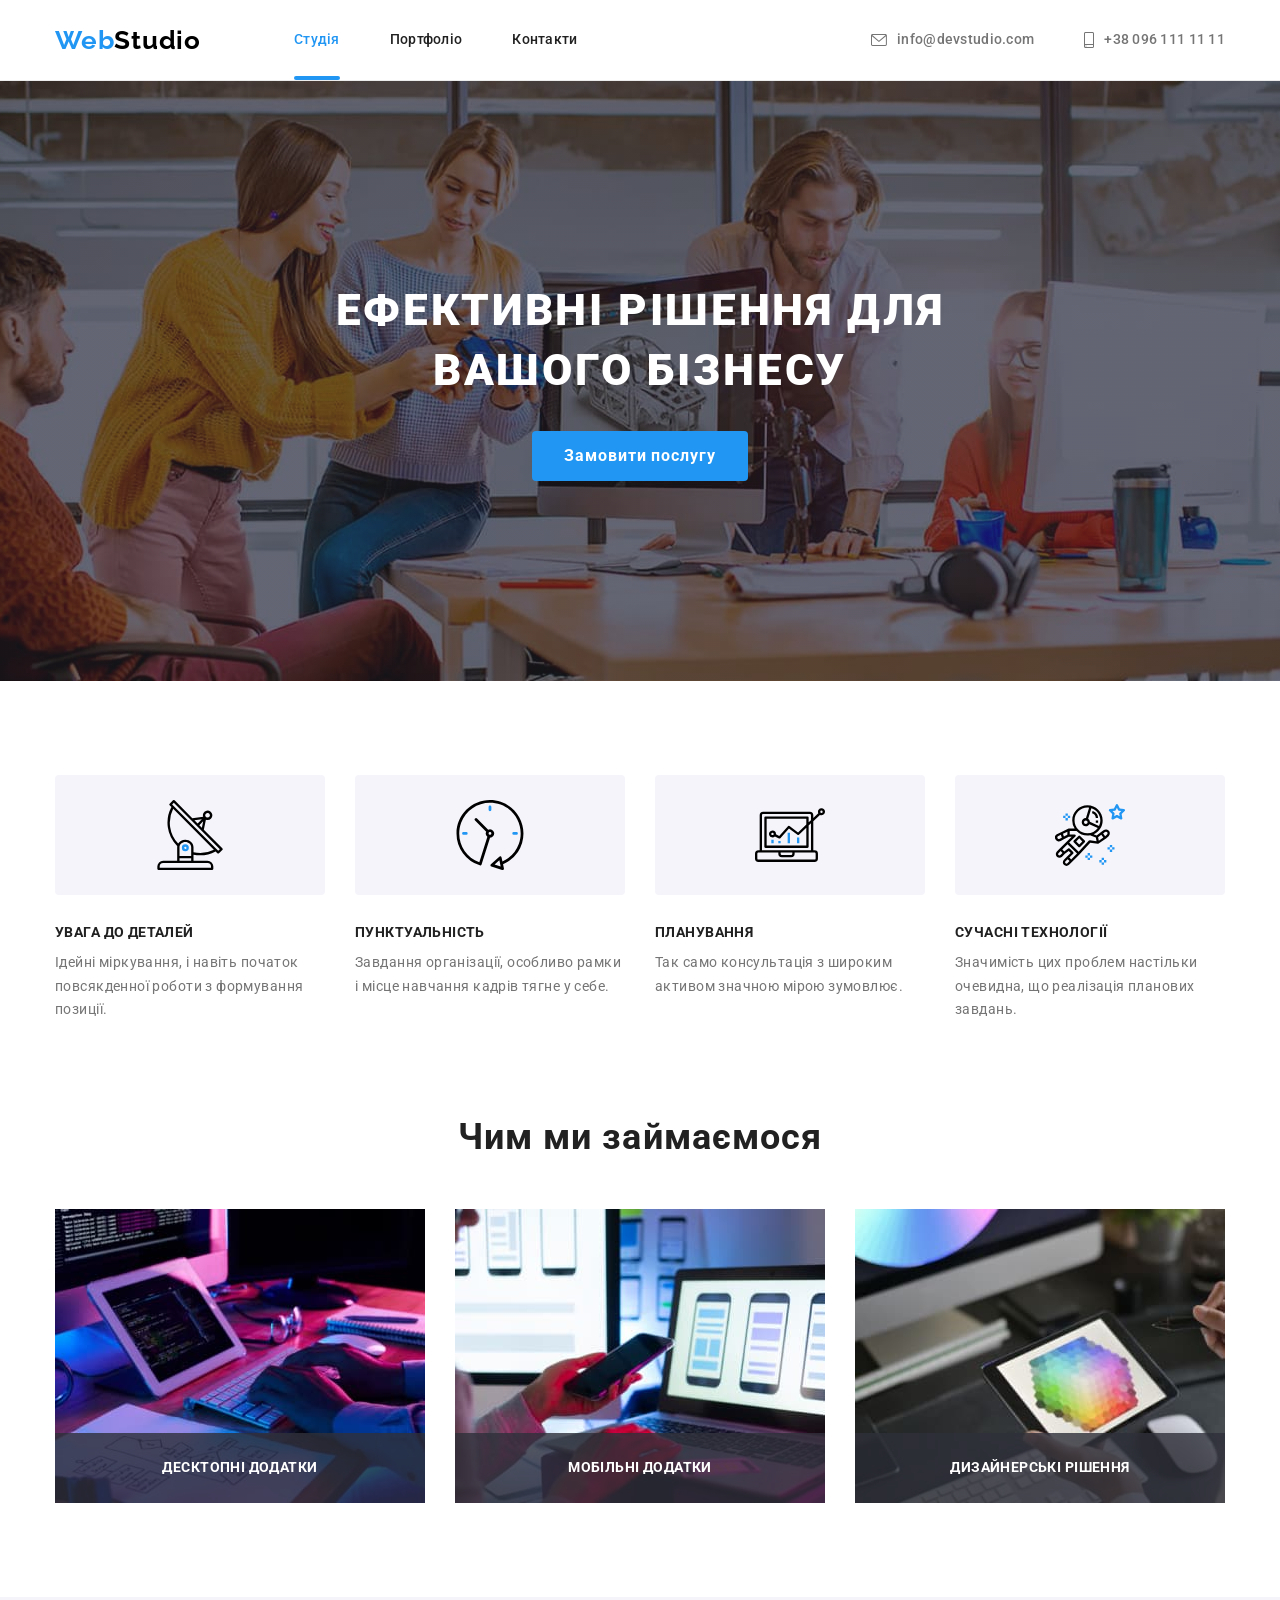
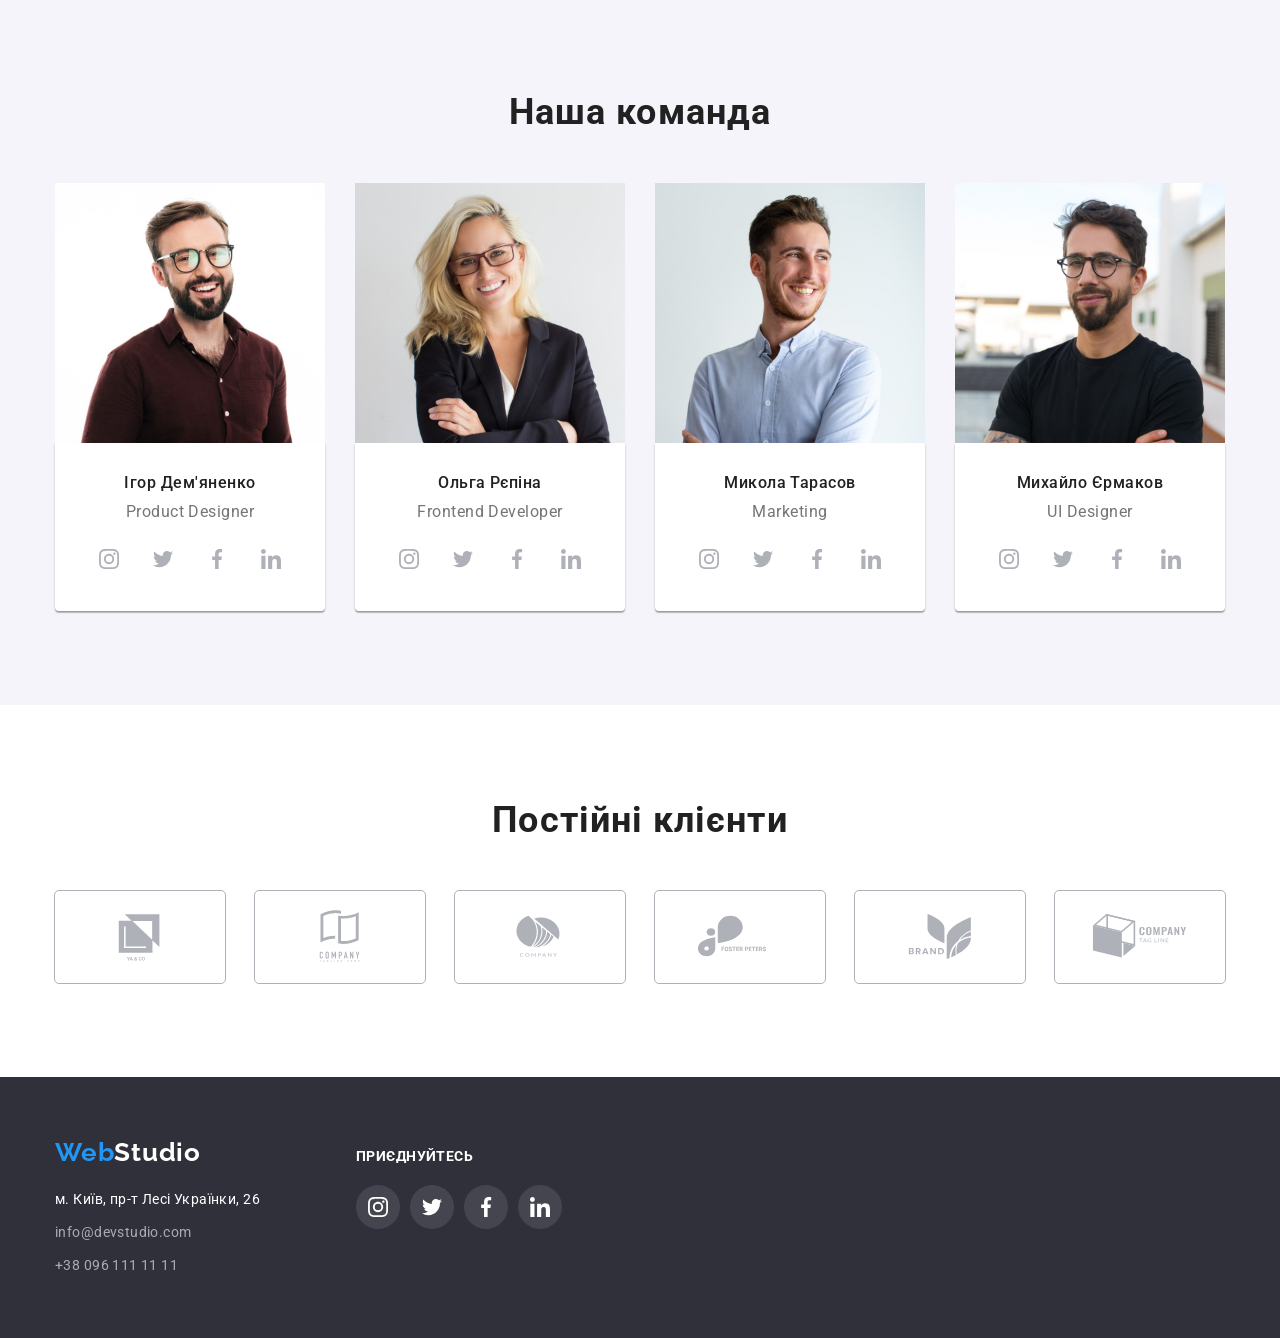
==== index.html @ fbaf33d3 "Initial commit" ====
<!DOCTYPE html>
<html lang="uk">
  <head>
    <meta charset="UTF-8" />
    <meta http-equiv="X-UA-Compatible" content="IE=edge" />
    <meta name="viewport" content="width=device-width, initial-scale=1.0" />
    <title>Студія</title>
    <link rel="preconnect" href="https://fonts.googleapis.com" />
    <link rel="preconnect" href="https://fonts.gstatic.com" crossorigin />
    <link
      href="https://fonts.googleapis.com/css2?family=Raleway:wght@700&family=Roboto:wght@400;500;700;900&display=swap"
      rel="stylesheet"
    />
    <link
      rel="stylesheet"
      href="https://cdnjs.cloudflare.com/ajax/libs/modern-normalize/1.1.0/modern-normalize.css"
      integrity="sha512-Y0MM+V6ymRKN2zStTqzQ227DWhhp4Mzdo6gnlRnuaNCbc+YN/ZH0sBCLTM4M0oSy9c9VKiCvd4Jk44aCLrNS5Q=="
      crossorigin="anonymous"
      referrerpolicy="no-referrer"
    />
    <link rel="stylesheet" href="./css/styles.css" />
  </head>
  <body>
    <header class="header">
      <div class="container header-container">
        <nav class="site-nav">
          <a href="./index.html" class="logo header-logo"
            ><span class="logo-web">Web</span>Studio</a
          >
          <ul class="header-list">
            <li><a href="./index.html" class="link-nav current">Студія</a></li>
            <li><a href="./portfolio.html" class="link-nav">Портфоліо</a></li>
            <li><a href="#" class="link-nav">Контакти</a></li>
          </ul>
        </nav>
        <ul class="header-contacts">
          <li>
            <a href="mailto:info@devstudio.com" class="link-auth">
              <svg class="header-icon" width="16" height="12">
                <use href="./images/symbol-defs.svg#envelope"></use>
              </svg>
              info@devstudio.com</a
            >
          </li>
          <li>
            <a href="tel:+380961111111" class="link-auth">
              <svg class="header-icon" width="10" height="16">
                <use href="./images/symbol-defs.svg#smartphone"></use>
              </svg>
              +38 096 111 11 11</a
            >
          </li>
        </ul>
      </div>
    </header>
    <main>
      <section class="hero-section">
        <div class="container">
          <h1 class="hero-title">Ефективні рішення для вашого бізнесу</h1>
          <button type="button" data-modal-open>Замовити послугу</button>
        </div>
      </section>
      <section class="benefits-section section">
        <div class="container">
          <h2 class="benefits-title">Наші переваги</h2>
          <ul class="benefits-list">
            <li>
              <div class="benefits-icon-background">
                <svg class="benefits-icon" width="70" height="70">
                  <use href="./images/symbol-defs.svg#antenna"></use>
                </svg>
              </div>
              <h3 class="benefits">увага до деталей</h3>
              <p class="benefits-text">
                Ідейні міркування, і навіть початок повсякденної роботи з
                формування позиції.
              </p>
            </li>
            <li>
              <div class="benefits-icon-background">
                <svg class="benefits-icon" width="70" height="70">
                  <use href="./images/symbol-defs.svg#clock"></use>
                </svg>
              </div>
              <h3 class="benefits">пунктуальність</h3>
              <p class="benefits-text">
                Завдання організації, особливо рамки і місце навчання кадрів
                тягне у себе.
              </p>
            </li>
            <li>
              <div class="benefits-icon-background">
                <svg class="benefits-icon" width="70" height="70">
                  <use href="./images/symbol-defs.svg#diagram"></use>
                </svg>
              </div>
              <h3 class="benefits">планування</h3>
              <p class="benefits-text">
                Так само консультація з широким активом значною мірою зумовлює.
              </p>
            </li>
            <li>
              <div class="benefits-icon-background">
                <svg class="benefits-icon" width="70" height="70">
                  <use href="./images/symbol-defs.svg#astronaut"></use>
                </svg>
              </div>
              <h3 class="benefits">сучасні технології</h3>
              <p class="benefits-text">
                Значимість цих проблем настільки очевидна, що реалізація
                планових завдань.
              </p>
            </li>
          </ul>
        </div>
      </section>
      <section class="service-section section">
        <div class="container">
          <h2 class="servise-title">Чим ми займаємося</h2>
          <ul class="service-list">
            <li>
              <div class="service">
                <img
                  src="./images/box1.jpg"
                  alt="десктопні додатки"
                  width="370"
                  height="294"
                />
                <p class="service-text">десктопні додатки</p>
              </div>
            </li>
            <li>
              <div class="service">
                <img
                  src="./images/box2.jpg"
                  alt="мобільні додатки"
                  width="370"
                  height="294"
                />
                <div class="service-text">
                  <p>мобільні додатки</p>
                </div>
              </div>
            </li>
            <li>
              <div class="service">
                <img
                  src="./images/box3.jpg"
                  alt="дизайнерські рішення"
                  width="370"
                  height="294"
                />
                <p class="service-text">дизайнерські рішення</p>
              </div>
            </li>
          </ul>
        </div>
      </section>
      <section class="team-section section">
        <div class="container">
          <h2 class="team-title">Наша команда</h2>
          <ul class="card-set">
            <li class="team-background card-set-item">
              <img
                src="./images/ihor.jpg"
                alt="Ігор Дем'яненко"
                width="270"
                height="260"
                class="team-photo"
              />
              <div class="team-wrapper">
                <h3 class="team">Ігор Дем'яненко</h3>
                <p class="team-profession">Product Designer</p>
                <ul class="socials">
                  <li>
                    <a
                      class="socials-link"
                      href="https://www.instagram.com/"
                      target="_blank"
                      rel="noopener noreferrer nofollow"
                      aria-label="іконка instagram"
                    >
                      <svg class="socials-icon" width="20" height="20">
                        <use href="./images/symbol-defs.svg#instagram"></use>
                      </svg>
                    </a>
                  </li>
                  <li>
                    <a
                      class="socials-link"
                      href="https://twitter.com/"
                      target="_blank"
                      rel="noopener noreferrer nofollow"
                      aria-label="іконка twitter"
                    >
                      <svg class="socials-icon" width="20" height="20">
                        <use href="./images/symbol-defs.svg#twitter"></use>
                      </svg>
                    </a>
                  </li>
                  <li>
                    <a
                      class="socials-link"
                      href="https://www.facebook.com/"
                      target="_blank"
                      rel="noopener noreferrer nofollow"
                      aria-label="іконка facebook"
                    >
                      <svg class="socials-icon" width="20" height="20">
                        <use href="./images/symbol-defs.svg#facebook"></use>
                      </svg>
                    </a>
                  </li>
                  <li>
                    <a
                      class="socials-link"
                      href="https://www.linkedin.com/"
                      target="_blank"
                      rel="noopener noreferrer nofollow"
                      aria-label="іконка linkedin"
                    >
                      <svg class="socials-icon" width="20" height="20">
                        <use href="./images/symbol-defs.svg#linkedin"></use>
                      </svg>
                    </a>
                  </li>
                </ul>
              </div>
            </li>
            <li class="team-background card-set-item">
              <img
                src="./images/olga.jpg"
                alt="Ольга Рєпіна"
                width="270"
                height="260"
                class="team-photo"
              />
              <div class="team-wrapper">
                <h3 class="team">Ольга Рєпіна</h3>
                <p class="team-profession">Frontend Developer</p>
                <ul class="socials">
                  <li>
                    <a
                      class="socials-link"
                      href="https://www.instagram.com/"
                      target="_blank"
                      rel="noopener noreferrer nofollow"
                      aria-label="іконка instagram"
                    >
                      <svg class="socials-icon" width="20" height="20">
                        <use href="./images/symbol-defs.svg#instagram"></use>
                      </svg>
                    </a>
                  </li>
                  <li>
                    <a
                      class="socials-link"
                      href="https://twitter.com/"
                      target="_blank"
                      rel="noopener noreferrer nofollow"
                      aria-label="іконка twitter"
                    >
                      <svg class="socials-icon" width="20" height="20">
                        <use href="./images/symbol-defs.svg#twitter"></use>
                      </svg>
                    </a>
                  </li>
                  <li>
                    <a
                      class="socials-link"
                      href="https://www.facebook.com/"
                      target="_blank"
                      rel="noopener noreferrer nofollow"
                      aria-label="іконка facebook"
                    >
                      <svg class="socials-icon" width="20" height="20">
                        <use href="./images/symbol-defs.svg#facebook"></use>
                      </svg>
                    </a>
                  </li>
                  <li>
                    <a
                      class="socials-link"
                      href="https://www.linkedin.com/"
                      target="_blank"
                      rel="noopener noreferrer nofollow"
                      aria-label="іконка linkedin"
                    >
                      <svg class="socials-icon" width="20" height="20">
                        <use href="./images/symbol-defs.svg#linkedin"></use>
                      </svg>
                    </a>
                  </li>
                </ul>
              </div>
            </li>
            <li class="team-background card-set-item">
              <img
                src="./images/mykola.jpg"
                alt="Микола Тарасов"
                width="270"
                height="260"
                class="team-photo"
              />
              <div class="team-wrapper">
                <h3 class="team">Микола Тарасов</h3>
                <p class="team-profession">Marketing</p>
                <ul class="socials">
                  <li>
                    <a
                      class="socials-link"
                      href="https://www.instagram.com/"
                      target="_blank"
                      rel="noopener noreferrer nofollow"
                      aria-label="іконка instagram"
                    >
                      <svg class="socials-icon" width="20" height="20">
                        <use href="./images/symbol-defs.svg#instagram"></use>
                      </svg>
                    </a>
                  </li>
                  <li>
                    <a
                      class="socials-link"
                      href="https://twitter.com/"
                      target="_blank"
                      rel="noopener noreferrer nofollow"
                      aria-label="іконка twitter"
                    >
                      <svg class="socials-icon" width="20" height="20">
                        <use href="./images/symbol-defs.svg#twitter"></use>
                      </svg>
                    </a>
                  </li>
                  <li>
                    <a
                      class="socials-link"
                      href="https://www.facebook.com/"
                      target="_blank"
                      rel="noopener noreferrer nofollow"
                      aria-label="іконка facebook"
                    >
                      <svg class="socials-icon" width="20" height="20">
                        <use href="./images/symbol-defs.svg#facebook"></use>
                      </svg>
                    </a>
                  </li>
                  <li>
                    <a
                      class="socials-link"
                      href="https://www.linkedin.com/"
                      target="_blank"
                      rel="noopener noreferrer nofollow"
                      aria-label="іконка linkedin"
                    >
                      <svg class="socials-icon" width="20" height="20">
                        <use href="./images/symbol-defs.svg#linkedin"></use>
                      </svg>
                    </a>
                  </li>
                </ul>
              </div>
            </li>
            <li class="team-background card-set-item">
              <img
                src="./images/myhailo.jpg"
                alt="Михайло Єрмаков"
                width="270"
                height="260"
                class="team-photo"
              />
              <div class="team-wrapper">
                <h3 class="team">Михайло Єрмаков</h3>
                <p class="team-profession">UI Designer</p>
                <ul class="socials">
                  <li>
                    <a
                      class="socials-link"
                      href="https://www.instagram.com/"
                      target="_blank"
                      rel="noopener noreferrer nofollow"
                      aria-label="іконка instagram"
                    >
                      <svg class="socials-icon" width="20" height="20">
                        <use href="./images/symbol-defs.svg#instagram"></use>
                      </svg>
                    </a>
                  </li>
                  <li>
                    <a
                      class="socials-link"
                      href="https://twitter.com/"
                      target="_blank"
                      rel="noopener noreferrer nofollow"
                      aria-label="іконка twitter"
                    >
                      <svg class="socials-icon" width="20" height="20">
                        <use href="./images/symbol-defs.svg#twitter"></use>
                      </svg>
                    </a>
                  </li>
                  <li>
                    <a
                      class="socials-link"
                      href="https://www.facebook.com/"
                      target="_blank"
                      rel="noopener noreferrer nofollow"
                      aria-label="іконка facebook"
                    >
                      <svg class="socials-icon" width="20" height="20">
                        <use href="./images/symbol-defs.svg#facebook"></use>
                      </svg>
                    </a>
                  </li>
                  <li>
                    <a
                      class="socials-link"
                      href="https://www.linkedin.com/"
                      target="_blank"
                      rel="noopener noreferrer nofollow"
                      aria-label="іконка linkedin"
                    >
                      <svg class="socials-icon" width="20" height="20">
                        <use href="./images/symbol-defs.svg#linkedin"></use>
                      </svg>
                    </a>
                  </li>
                </ul>
              </div>
            </li>
          </ul>
        </div>
      </section>
      <section class="clients-section section">
        <div class="container">
          <h2 class="clients-title">Постійні клієнти</h2>
          <ul class="clients">
            <li>
              <a
                class="clients-background"
                href="#"
                target="_blank"
                rel="noopener noreferrer nofollow"
                aria-label="Компанія один"
              >
                <svg class="clients-icon" width="106" height="60">
                  <use href="./images/symbol-defs.svg#logo_one"></use>
                </svg>
              </a>
            </li>
            <li>
              <a
                class="clients-background"
                href="#"
                target="_blank"
                rel="noopener noreferrer nofollow"
                aria-label="Компанія два"
              >
                <svg class="clients-icon" width="106" height="60">
                  <use href="./images/symbol-defs.svg#logo_two"></use>
                </svg>
              </a>
            </li>
            <li>
              <a
                class="clients-background"
                href="#"
                target="_blank"
                rel="noopener noreferrer nofollow"
                aria-label="Компанія три"
              >
                <svg class="clients-icon" width="106" height="60">
                  <use href="./images/symbol-defs.svg#logo_three"></use>
                </svg>
              </a>
            </li>
            <li>
              <a
                class="clients-background"
                href="#"
                target="_blank"
                rel="noopener noreferrer nofollow"
                aria-label="Компанія чотири"
              >
                <svg class="clients-icon" width="106" height="60">
                  <use href="./images/symbol-defs.svg#logo_four"></use>
                </svg>
              </a>
            </li>
            <li>
              <a
                class="clients-background"
                href="#"
                target="_blank"
                rel="noopener noreferrer nofollow"
                aria-label="Компанія п'ять"
              >
                <svg class="clients-icon" width="106" height="60">
                  <use href="./images/symbol-defs.svg#logo_five"></use>
                </svg>
              </a>
            </li>
            <li>
              <a
                class="clients-background"
                href="#"
                target="_blank"
                rel="noopener noreferrer nofollow"
                aria-label="Компанія шість"
              >
                <svg class="clients-icon" width="106" height="60">
                  <use href="./images/symbol-defs.svg#logo_six"></use>
                </svg>
              </a>
            </li>
          </ul>
        </div>
      </section>
    </main>
    <footer>
      <div class="container">
        <div class="footer-links">
          <div>
            <a href="./index.html" class="logo footer-logo"
              ><span class="logo-web">Web</span
              ><span class="logo-studio">Studio</span></a
            >
            <address>
              <ul class="footer-list">
                <li class="footer-item">
                  <a
                    href="https://goo.gl/maps/CPtrU1FHBa2aNyZL9"
                    target="_blank"
                    rel="noopener noreferrer nofollow"
                    class="map"
                    >м. Київ, пр-т Лесі Українки, 26</a
                  >
                </li>
                <li class="footer-item">
                  <a href="mailto:info@devstudio.com" class="communication"
                    >info@devstudio.com</a
                  >
                </li>
                <li class="footer-item">
                  <a href="tel:+380961111111" class="communication"
                    >+38 096 111 11 11</a
                  >
                </li>
              </ul>
            </address>
          </div>
          <div>
            <h3 class="socials-title">приєднуйтесь</h3>
            <ul class="footer-socials">
              <li>
                <a
                  class="footer-socials-link"
                  href="https://www.instagram.com/"
                  target="_blank"
                  rel="noopener noreferrer nofollow"
                  aria-label="іконка instagram"
                >
                  <svg class="socials-icon" width="20" height="20">
                    <use href="./images/symbol-defs.svg#instagram"></use>
                  </svg>
                </a>
              </li>
              <li>
                <a
                  class="footer-socials-link"
                  href="https://twitter.com/"
                  target="_blank"
                  rel="noopener noreferrer nofollow"
                  aria-label="іконка twitter"
                >
                  <svg class="socials-icon" width="20" height="20">
                    <use href="./images/symbol-defs.svg#twitter"></use>
                  </svg>
                </a>
              </li>
              <li>
                <a
                  class="footer-socials-link"
                  href="https://www.facebook.com/"
                  target="_blank"
                  rel="noopener noreferrer nofollow"
                  aria-label="іконка facebook"
                >
                  <svg class="socials-icon" width="20" height="20">
                    <use href="./images/symbol-defs.svg#facebook"></use>
                  </svg>
                </a>
              </li>
              <li>
                <a
                  class="footer-socials-link"
                  href="https://www.linkedin.com/"
                  target="_blank"
                  rel="noopener noreferrer nofollow"
                  aria-label="іконка linkedin"
                >
                  <svg class="socials-icon" width="20" height="20">
                    <use href="./images/symbol-defs.svg#linkedin"></use>
                  </svg>
                </a>
              </li>
            </ul>
          </div>
        </div>
      </div>
    </footer>
    <div class="backdrop is-hidden" data-modal>
      <div class="modal">
        <button class="modal-btn" data-modal-close>
          <svg class="modal-icon" width="11" height="11">
            <use href="./images/symbol-defs.svg#vector"></use>
          </svg>
        </button>
      </div>
    </div>
    <script src="./js/modal.js"></script>
    <script></script>
  </body>
</html>
---- css/styles.css ----
:root {
  --color-link: #2196f3;
  --color-title: #212121;
  --color-text: #757575;
  --indent: 30px;
  --items: 4;
  --time-change: 250ms;
  --cubic-bezier: cubic-bezier(0.4, 0, 0.2, 1);
}
h1,
h2,
h3,
h4,
h5,
h6,
p {
  margin: 0;
}
ul {
  margin: 0;
  padding: 0;
  list-style: none;
}
img {
  display: block;
}

body {
  font-family: "roboto", sans-serif;
  background-color: #ffffff;
}
.container {
  width: 1200px;
  padding-right: 15px;
  padding-left: 15px;
  margin-right: auto;
  margin-left: auto;
}
.card-set {
  display: flex;
  flex-wrap: wrap;
  gap: var(--indent);
}
.card-set-item {
  flex-basis: calc(
    (100% - var(--indent) * (var(--items) - 1)) / (var(--items))
  );
}
.header {
  border-bottom: 1px solid #ececec;
}
.header-container {
  display: flex;
  align-items: center;
}
.site-nav {
  margin-right: auto;
  display: flex;
  align-items: center;
}
.header-logo {
  margin-right: 93px;
}
.logo {
  text-decoration: none;
  font-family: "raleway", sans-serif;
  font-weight: 700;
  font-size: 26px;
  line-height: 1.19;
  letter-spacing: 0.03em;
  color: #000000;
}
.logo-web {
  color: var(--color-link);
}
.header-list {
  display: flex;
  margin-left: auto;
  gap: 50px;
}
.link-nav {
  display: block;
  text-decoration: none;
  font-weight: 500;
  font-size: 14px;
  line-height: 1.14;
  letter-spacing: 0.02em;
  color: var(--color-title);
  padding-top: 32px;
  padding-bottom: 32px;
  position: relative;
  transition-property: color;
  transition-duration: 250ms;
  transition-timing-function: var(--cubic-bezier);
}
.link-nav:hover {
  color: var(--color-link);
}
.link-nav:focus {
  color: var(--color-link);
}
.current {
  color: var(--color-link);
}
.current::after {
  position: absolute;
  left: 0;
  bottom: 0;
  content: "";
  display: block;
  width: 100%;
  height: 4px;
  border-radius: 2px;
  background-color: var(--color-link);
}
.header-contacts {
  display: flex;
  gap: 50px;
}
.link-auth {
  display: flex;
  text-decoration: none;
  font-weight: 500;
  font-size: 14px;
  line-height: 1.14;
  letter-spacing: 0.02em;
  color: #757575;
  padding-top: 32px;
  padding-bottom: 32px;
  gap: 10px;
  align-items: center;
  transition-property: color;
  transition-duration: var(--time-change);
  transition-timing-function: var(--cubic-bezier);
}
.link-auth:hover {
  color: var(--color-link);
}
.link-auth:focus {
  color: var(--color-link);
}
.header-icon {
  fill: currentColor;
}
.hero-section {
  background-color: #2f303a;
  padding-top: 200px;
  padding-bottom: 200px;
  background-image: linear-gradient(
      to right,
      rgba(47, 48, 58, 0.4),
      rgba(47, 48, 58, 0.4)
    ),
    url(../images/hero_img.jpg);
  background-repeat: no-repeat;
  background-position: center;
}
.hero-title {
  color: #ffffff;
  font-weight: 900;
  font-size: 44px;
  line-height: 1.36;
  letter-spacing: 0.06em;
  text-transform: uppercase;
  width: 696px;
  text-align: center;
  margin: auto;
  margin-bottom: 30px;
}
.hero-section button {
  display: inline-block;
  padding: 10px 32px;
  min-width: 152px;
  font-family: inherit;
  color: #ffffff;
  font-weight: 700;
  font-size: 16px;
  line-height: 1.875;
  display: flex;
  align-items: center;
  text-align: center;
  letter-spacing: 0.06em;
  background-color: var(--color-link);
  cursor: pointer;
  border: 0;
  border-radius: 4px;
  margin: auto;
  transition-property: background-color;
  transition-duration: var(--time-change);
  transition-timing-function: var(--cubic-bezier);
}
.hero-section button:hover {
  background-color: #188ce8;
}
.hero-section button:active {
  background-color: #188ce8;
}
.section {
  padding-top: 94px;
  padding-bottom: 94px;
}
.benefits-list {
  display: flex;
  gap: var(--indent);
}
.benefits-icon-background {
  display: flex;
  justify-content: center;
  align-items: center;
  width: 270px;
  height: 120px;
  background-color: #f5f4fa;
  margin-bottom: 30px;
  border-radius: 4px;
}
.benefits-title {
  position: absolute;
  white-space: nowrap;
  width: 1px;
  height: 1px;
  overflow: hidden;
  border: 0;
  padding: 0;
  clip: rect(0 0 0 0);
  clip-path: inset(50%);
  margin: -1px;
}
.benefits {
  font-weight: 700;
  font-size: 14px;
  line-height: 1.14;
  letter-spacing: 0.03em;
  text-transform: uppercase;
  color: var(--color-title);
  margin-bottom: 10px;
}

.benefits-text {
  font-size: 14px;
  line-height: 1.71;
  letter-spacing: 0.03em;
  color: var(--color-text);
  width: 270px;
}
.service-section {
  padding-top: 0;
}
.servise-title {
  font-weight: 700;
  font-size: 36px;
  line-height: 1.17;
  letter-spacing: 0.03em;
  color: var(--color-title);
  margin-bottom: 50px;
  text-align: center;
}
.service-list {
  display: flex;
  gap: var(--indent);
}
.service {
  position: relative;
}
.service-text {
  position: absolute;
  bottom: 0;
  width: 100%;
  height: 70px;
  font-weight: 700;
  font-size: 14px;
  line-height: 1.14;
  letter-spacing: 0.03em;
  text-transform: uppercase;
  display: flex;
  align-items: center;
  justify-content: center;
  color: #ffffff;
  background-color: rgba(47, 48, 58, 0.8);
}
.team-section {
  background-color: #f5f4fa;
}
.team-title {
  font-weight: 700;
  font-size: 36px;
  line-height: 1.17;
  letter-spacing: 0.03em;
  color: var(--color-title);
  margin-bottom: 50px;
  text-align: center;
}

.team-wrapper {
  padding-top: 30px;
  padding-bottom: 30px;
  box-shadow: 0px 1px 3px rgba(0, 0, 0, 0.12), 0px 1px 1px rgba(0, 0, 0, 0.14),
    0px 2px 1px rgba(0, 0, 0, 0.2);
  border-radius: 0px 0px 4px 4px;
}
.team {
  font-weight: 500;
  font-size: 16px;
  line-height: 1.19;
  letter-spacing: 0.03em;
  color: var(--color-title);
  margin-bottom: 10px;
  text-align: center;
}
.team-profession {
  font-size: 16px;
  line-height: 1.19;
  letter-spacing: 0.03em;
  color: var(--color-text);
  text-align: center;
  margin-bottom: 16px;
}
.socials {
  display: flex;
  align-items: center;
  justify-content: center;
  gap: 10px;
}
.socials-link {
  display: flex;
  justify-content: center;
  align-items: center;
  width: 44px;
  height: 44px;
  border-radius: 50%;
  background-color: #ffffff;
  color: #afb1b8;
  transition-property: background-color color;
  transition-duration: var(--time-change);
  transition-timing-function: var(--cubic-bezier);
}
.socials-link:hover,
.socials-link:focus {
  background-color: var(--color-link);
  color: #ffffff;
}
.socials-icon {
  fill: currentColor;
}

.team-background {
  background-color: #ffffff;
}
.clients-title {
  font-weight: 700;
  font-size: 36px;
  line-height: 1.17;
  letter-spacing: 0.03em;
  color: var(--color-title);
  margin-bottom: 50px;
  text-align: center;
}
.clients {
  display: flex;
  align-items: center;
  justify-content: center;
  gap: 30px;
}
.clients-background {
  display: flex;
  align-items: center;
  justify-content: center;
  width: 170px;
  height: 92px;
  outline: 1px Solid #afb1b8;
  border-radius: 4px;
  color: #afb1b8;
  transition-property: outline color;
  transition-duration: var(--time-change);
  transition-timing-function: var(--cubic-bezier);
}
.clients-background:hover,
.clients-background:focus {
  color: var(--color-link);
  outline: 1px Solid var(--color-link);
}
.clients-icon {
  fill: currentColor;
}
footer {
  background-color: #2f303a;
  padding-top: 60px;
  padding-bottom: 60px;
}
.footer-logo {
  display: block;
  margin-bottom: 20px;
}
.logo-studio {
  color: #ffffff;
}
.footer-item:not(:last-child) {
  margin-bottom: 9px;
}
.footer-links {
  display: flex;
  align-items: baseline;
  gap: 70px;
}
address {
  min-width: 231px;
}
.map {
  text-decoration: none;
  font-style: normal;
  font-size: 14px;
  line-height: 1.71;
  letter-spacing: 0.03em;
  color: #ffffff;
  transition-property: color;
  transition-duration: var(--time-change);
  transition-timing-function: var(--cubic-bezier);
}
.map:hover {
  color: var(--color-link);
}
.map:focus {
  color: var(--color-link);
}
.communication {
  text-decoration: none;
  font-style: normal;
  font-size: 14px;
  line-height: 1.71;
  letter-spacing: 0.03em;
  color: rgba(255, 255, 255, 0.6);
  transition-property: color;
  transition-duration: var(--time-change);
  transition-timing-function: var(--cubic-bezier);
}
.communication:hover {
  color: var(--color-link);
}
.communication:focus {
  color: var(--color-link);
}
.footer-socials {
  display: flex;
  align-items: center;
  justify-content: center;
  gap: 10px;
}
.footer-socials-link {
  display: flex;
  justify-content: center;
  align-items: center;
  width: 44px;
  height: 44px;
  border-radius: 50%;
  background-color: rgba(255, 255, 255, 0.1);
  color: #ffffff;
  transition-property: background-color;
  transition-duration: var(--time-change);
  transition-timing-function: var(--cubic-bezier);
}
.footer-socials-link:hover,
.footer-socials-link:focus {
  background-color: var(--color-link);
}
.socials-title {
  font-weight: 700;
  font-size: 14px;
  text-transform: uppercase;
  line-height: 1.14;
  letter-spacing: 0.03em;
  color: #ffffff;
  margin-bottom: 20px;
}
.backdrop {
  position: fixed;
  top: 0;
  left: 0;
  width: 100%;
  height: 100%;
  background-color: rgba(0, 0, 0, 0.2);
  transition-duration: var(--time-change);
  transition-timing-function: var(--cubic-bezier);
}
.backdrop.is-hidden {
  opacity: 0;
  visibility: hidden;
  pointer-events: none;
}
.modal {
  position: absolute;
  top: 50%;
  left: 50%;
  transform: translate(-50%, -50%);
  width: 528px;
  height: 581px;
  background-color: #ffffff;
  border-radius: 4px;
  box-shadow: 0px 1px 3px rgba(0, 0, 0, 0.12), 0px 1px 1px rgba(0, 0, 0, 0.14),
    0px 2px 1px rgba(0, 0, 0, 0.2);
}
.modal-btn {
  position: absolute;
  top: 8px;
  right: 8px;
  padding: 0;
  display: inline-flex;
  align-items: center;
  justify-content: center;
  cursor: pointer;
  width: 30px;
  height: 30px;
  border-radius: 50%;
  border: 1px solid rgba(0, 0, 0, 0.1);
  background-color: #ffffff;
}
.modal-icon {
  fill: #000000;
}
.portfolio-button {
  display: flex;
  gap: 8px;
  margin-bottom: 50px;
  justify-content: center;
}
.sort-button {
  display: inline-block;
  padding: 6px 22px;
  font-family: inherit;
  font-weight: 500;
  font-size: 16px;
  line-height: 1.63;
  letter-spacing: 0.03em;
  color: #212121;
  background-color: #f5f4fa;
  cursor: pointer;
  border-radius: 4px;
  border: 0;
  transition-property: background-color color box-shadow;
  transition-duration: var(--time-change);
  transition-timing-function: var(--cubic-bezier);
}
.sort-button:hover {
  color: #ffffff;
  background-color: var(--color-link);
  box-shadow: 0px 3px 1px rgba(0, 0, 0, 0.1), 0px 1px 2px rgba(0, 0, 0, 0.08),
    0px 2px 2px rgba(0, 0, 0, 0.12);
}
.sort-button:focus {
  color: #ffffff;
  background-color: var(--color-link);
  box-shadow: 0px 3px 1px rgba(0, 0, 0, 0.1), 0px 1px 2px rgba(0, 0, 0, 0.08),
    0px 2px 2px rgba(0, 0, 0, 0.12);
}
.portfolio-list {
  --items: 9;
}
.portfolio-background {
  background-color: #ffffff;
  transition-property: box-shadow;
}
.portfolio-background:hover {
  box-shadow: 0px 1px 1px rgba(0, 0, 0, 0.12), 0px 4px 4px rgba(0, 0, 0, 0.06),
    1px 4px 6px rgba(0, 0, 0, 0.16);
  border-radius: 0px 0px 4px 4px;
}
.portfolio {
  text-decoration: none;
}
.portfolio-thumb {
  position: relative;
  overflow: hidden;
}
.overlay {
  position: absolute;
  top: 0;
  left: 0;
  transform: translateY(100%);
  width: 100%;
  height: 100%;
  padding-right: 24px;
  padding-left: 24px;
  display: flex;
  align-items: center;
  font-weight: 400;
  font-size: 18px;
  line-height: 1.56;
  letter-spacing: 0.03em;
  color: #ffffff;
  background-color: rgba(33, 150, 243, 0.9);
  transition-duration: var(--time-change);
  transition-timing-function: cubic-bezier(0.4, 0, 0.2, 1);
}
.portfolio:hover .overlay {
  transform: translateY(0);
}
.portfolio-wrapper {
  padding-top: 20px;
  padding-bottom: 20px;
  padding-left: 24px;
  padding-right: 24px;
  border: 1px solid #ececec;
  border-top: none;
}
.portfolio-title {
  font-weight: 700;
  font-size: 18px;
  line-height: 2;
  letter-spacing: 0.06em;
  color: var(--color-title);
  margin-bottom: 4px;
}
.portfolio-type {
  font-size: 16px;
  line-height: 1.88;
  letter-spacing: 0.03em;
  color: var(--color-text);
}
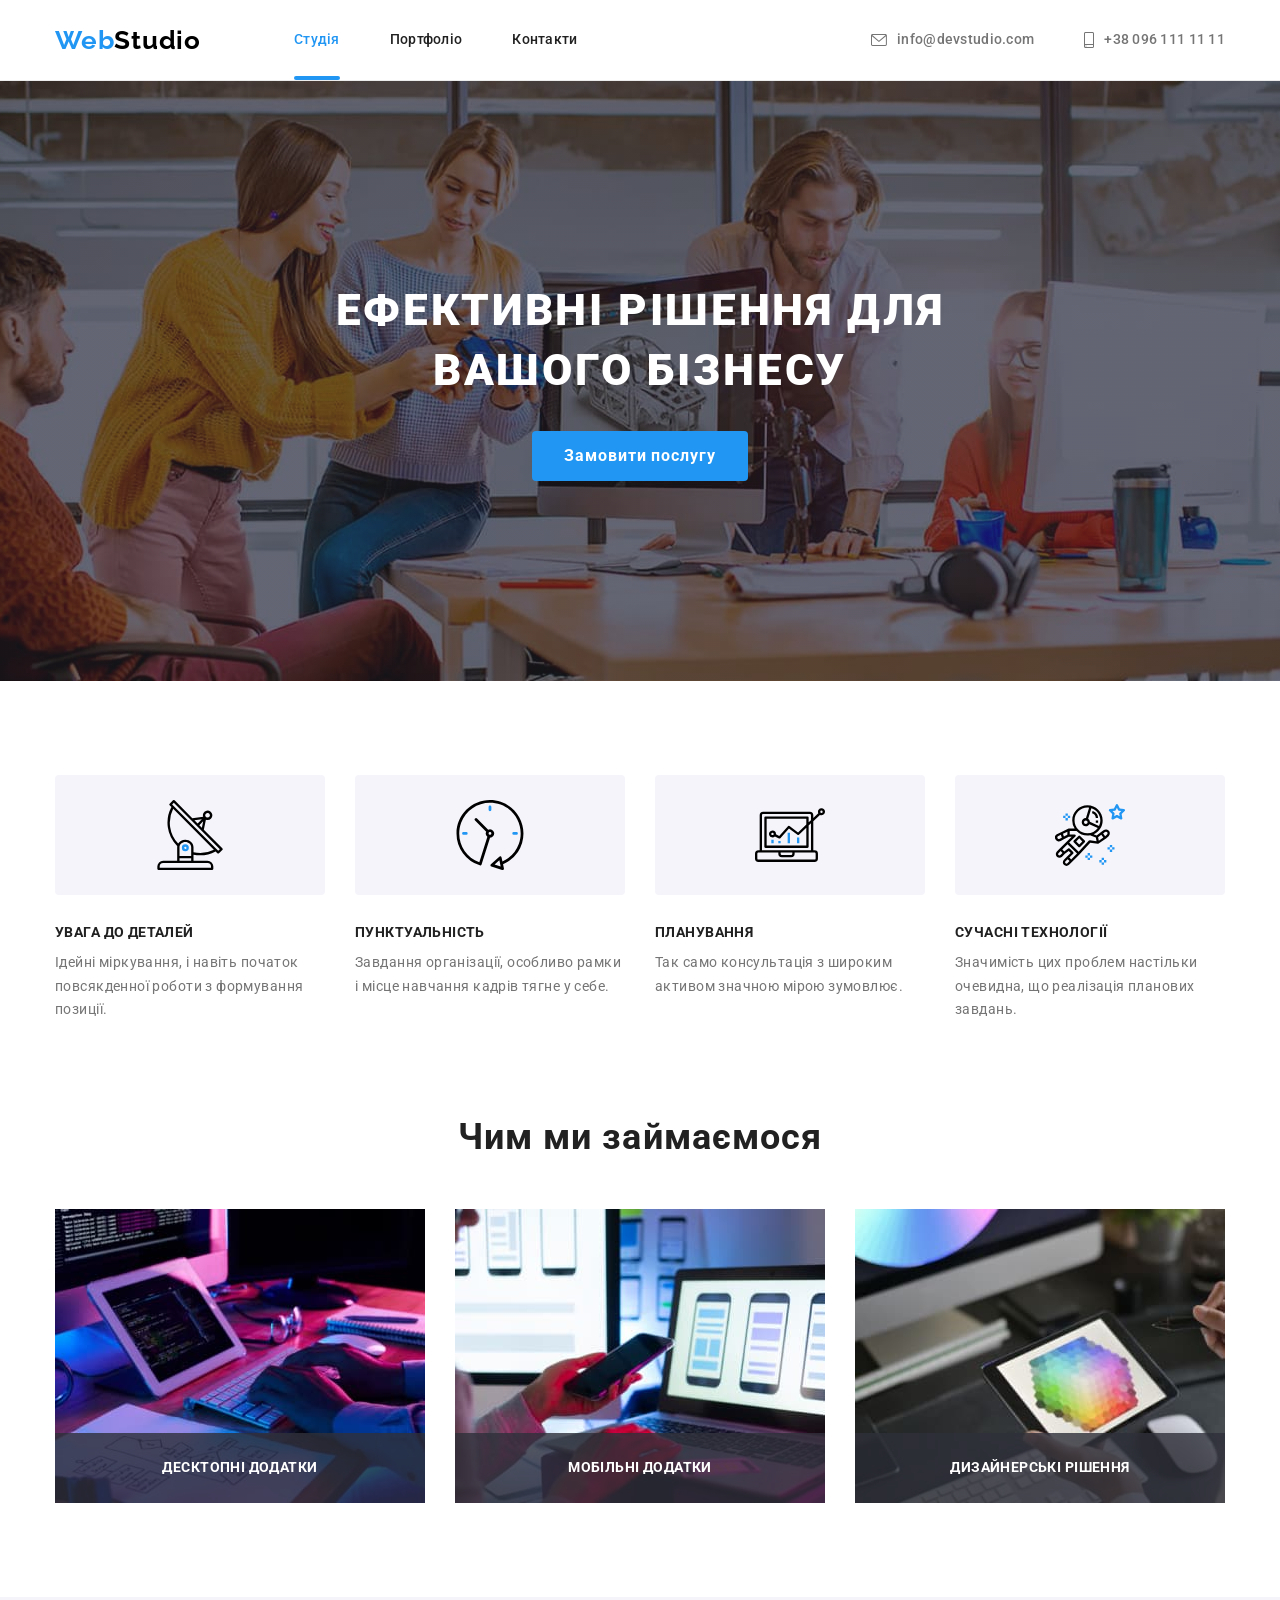
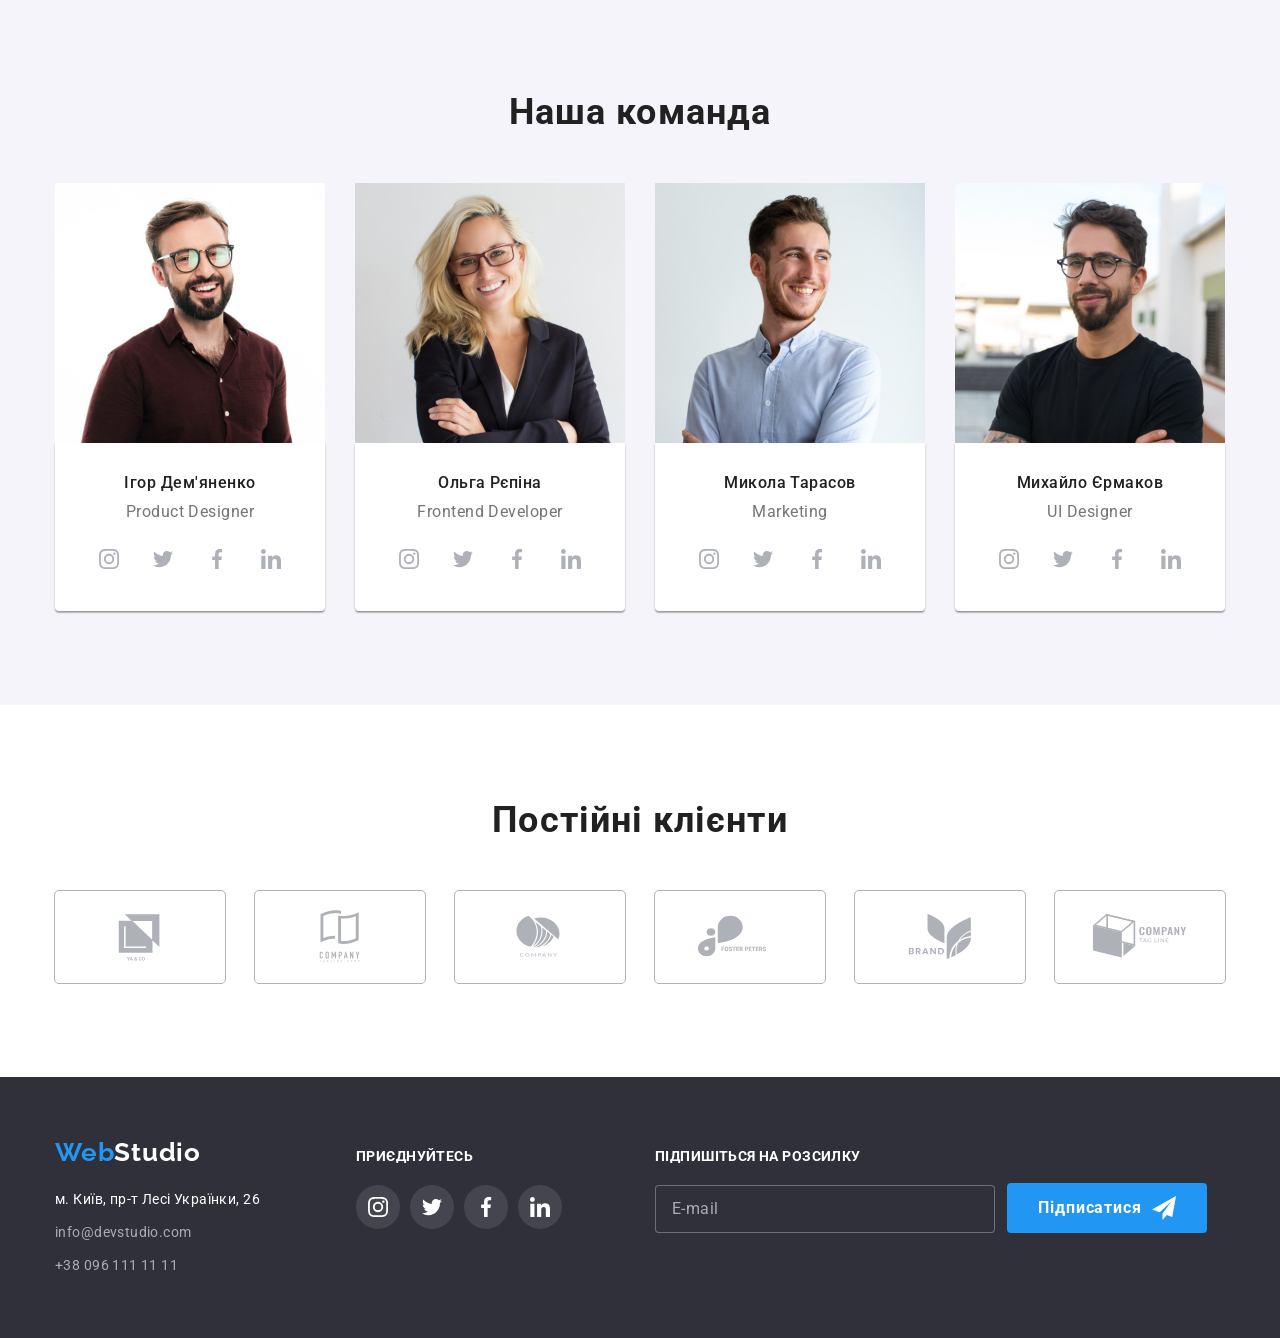
==== commit 6f684122: "homework" ====
--- a/index.html
+++ b/index.html
@@ -62,7 +62,7 @@
       </section>
       <section class="benefits-section section">
         <div class="container">
-          <h2 class="benefits-title">Наші переваги</h2>
+          <h2 class="visually-hidden">Наші переваги</h2>
           <ul class="benefits-list">
             <li>
               <div class="benefits-icon-background">
@@ -519,103 +519,196 @@
     </main>
     <footer>
       <div class="container">
-        <div class="footer-links">
-          <div>
-            <a href="./index.html" class="logo footer-logo"
-              ><span class="logo-web">Web</span
-              ><span class="logo-studio">Studio</span></a
-            >
-            <address>
-              <ul class="footer-list">
-                <li class="footer-item">
+        <div class="footer-row">
+          <div class="footer-links">
+            <div>
+              <a href="./index.html" class="logo footer-logo"
+                ><span class="logo-web">Web</span
+                ><span class="logo-studio">Studio</span></a
+              >
+              <address>
+                <ul class="footer-list">
+                  <li class="footer-item">
+                    <a
+                      href="https://goo.gl/maps/CPtrU1FHBa2aNyZL9"
+                      target="_blank"
+                      rel="noopener noreferrer nofollow"
+                      class="map"
+                      >м. Київ, пр-т Лесі Українки, 26</a
+                    >
+                  </li>
+                  <li class="footer-item">
+                    <a href="mailto:info@devstudio.com" class="communication"
+                      >info@devstudio.com</a
+                    >
+                  </li>
+                  <li class="footer-item">
+                    <a href="tel:+380961111111" class="communication"
+                      >+38 096 111 11 11</a
+                    >
+                  </li>
+                </ul>
+              </address>
+            </div>
+            <div>
+              <h3 class="footer-block-title">приєднуйтесь</h3>
+              <ul class="footer-socials">
+                <li>
                   <a
-                    href="https://goo.gl/maps/CPtrU1FHBa2aNyZL9"
+                    class="footer-socials-link"
+                    href="https://www.instagram.com/"
                     target="_blank"
                     rel="noopener noreferrer nofollow"
-                    class="map"
-                    >м. Київ, пр-т Лесі Українки, 26</a
+                    aria-label="іконка instagram"
                   >
+                    <svg class="socials-icon" width="20" height="20">
+                      <use href="./images/symbol-defs.svg#instagram"></use>
+                    </svg>
+                  </a>
                 </li>
-                <li class="footer-item">
-                  <a href="mailto:info@devstudio.com" class="communication"
-                    >info@devstudio.com</a
+                <li>
+                  <a
+                    class="footer-socials-link"
+                    href="https://twitter.com/"
+                    target="_blank"
+                    rel="noopener noreferrer nofollow"
+                    aria-label="іконка twitter"
                   >
+                    <svg class="socials-icon" width="20" height="20">
+                      <use href="./images/symbol-defs.svg#twitter"></use>
+                    </svg>
+                  </a>
                 </li>
-                <li class="footer-item">
-                  <a href="tel:+380961111111" class="communication"
-                    >+38 096 111 11 11</a
+                <li>
+                  <a
+                    class="footer-socials-link"
+                    href="https://www.facebook.com/"
+                    target="_blank"
+                    rel="noopener noreferrer nofollow"
+                    aria-label="іконка facebook"
                   >
+                    <svg class="socials-icon" width="20" height="20">
+                      <use href="./images/symbol-defs.svg#facebook"></use>
+                    </svg>
+                  </a>
+                </li>
+                <li>
+                  <a
+                    class="footer-socials-link"
+                    href="https://www.linkedin.com/"
+                    target="_blank"
+                    rel="noopener noreferrer nofollow"
+                    aria-label="іконка linkedin"
+                  >
+                    <svg class="socials-icon" width="20" height="20">
+                      <use href="./images/symbol-defs.svg#linkedin"></use>
+                    </svg>
+                  </a>
                 </li>
               </ul>
-            </address>
+            </div>
           </div>
           <div>
-            <h3 class="socials-title">приєднуйтесь</h3>
-            <ul class="footer-socials">
-              <li>
-                <a
-                  class="footer-socials-link"
-                  href="https://www.instagram.com/"
-                  target="_blank"
-                  rel="noopener noreferrer nofollow"
-                  aria-label="іконка instagram"
-                >
-                  <svg class="socials-icon" width="20" height="20">
-                    <use href="./images/symbol-defs.svg#instagram"></use>
-                  </svg>
-                </a>
-              </li>
-              <li>
-                <a
-                  class="footer-socials-link"
-                  href="https://twitter.com/"
-                  target="_blank"
-                  rel="noopener noreferrer nofollow"
-                  aria-label="іконка twitter"
-                >
-                  <svg class="socials-icon" width="20" height="20">
-                    <use href="./images/symbol-defs.svg#twitter"></use>
-                  </svg>
-                </a>
-              </li>
-              <li>
-                <a
-                  class="footer-socials-link"
-                  href="https://www.facebook.com/"
-                  target="_blank"
-                  rel="noopener noreferrer nofollow"
-                  aria-label="іконка facebook"
-                >
-                  <svg class="socials-icon" width="20" height="20">
-                    <use href="./images/symbol-defs.svg#facebook"></use>
-                  </svg>
-                </a>
-              </li>
-              <li>
-                <a
-                  class="footer-socials-link"
-                  href="https://www.linkedin.com/"
-                  target="_blank"
-                  rel="noopener noreferrer nofollow"
-                  aria-label="іконка linkedin"
-                >
-                  <svg class="socials-icon" width="20" height="20">
-                    <use href="./images/symbol-defs.svg#linkedin"></use>
-                  </svg>
-                </a>
-              </li>
-            </ul>
+            <form class="subscription">
+              <div class="subscription-block">
+                <p class="subscription-label footer-block-title">
+                  підпишіться на розсилку
+                </p>
+                <input
+                  type="email"
+                  name="e-mail"
+                  placeholder="E-mail"
+                  class="subscription-input"
+                  required
+                />
+              </div>
+              <button type="submit" class="subscription-button">
+                Підписатися
+                <svg class="subscription-icon" width="24" height="24">
+                  <use href="./images/symbol-defs.svg#icon-send"></use>
+                </svg>
+              </button>
+            </form>
           </div>
         </div>
       </div>
     </footer>
     <div class="backdrop is-hidden" data-modal>
       <div class="modal">
-        <button class="modal-btn" data-modal-close>
-          <svg class="modal-icon" width="11" height="11">
+        <button class="modal-button-close" data-modal-close>
+          <svg class="modal-icon-close" width="11" height="11">
             <use href="./images/symbol-defs.svg#vector"></use>
           </svg>
         </button>
+        <strong class="modal-title"
+          >Залиште свої дані, ми вам передзвонимо</strong
+        >
+        <form>
+          <div class="modal-group" role="group">
+            <label for="user-name" class="modal-label">Ім'я</label>
+            <div class="modal-elements">
+              <input
+                type="text"
+                name="user-name"
+                id="user-name"
+                class="modal-input"
+                required
+              />
+              <svg class="modal-icon" width="18" height="18">
+                <use href="./images/symbol-defs.svg#person"></use>
+              </svg>
+            </div>
+            <label for="user-phone" class="modal-label">Телефон</label>
+            <div class="modal-elements">
+              <input
+                type="tel"
+                name="user-phone"
+                id="user-phone"
+                class="modal-input"
+                required
+              />
+              <svg class="modal-icon" width="18" height="18">
+                <use href="./images/symbol-defs.svg#phone"></use>
+              </svg>
+            </div>
+            <label for="user-mail" class="modal-label">Пошта</label>
+            <div class="modal-elements">
+              <input
+                type="email"
+                name="user-mail"
+                id="user-mail"
+                class="modal-input"
+                required
+              />
+              <svg class="modal-icon" width="18" height="18">
+                <use href="./images/symbol-defs.svg#email"></use>
+              </svg>
+            </div>
+            <label for="comments" class="modal-label">Коментар</label>
+            <div class="modal-elements">
+              <textarea
+                name="comments"
+                id="comments"
+                placeholder="Введіть текст"
+                rows="5"
+                class="modal-textarea"
+              ></textarea>
+            </div>
+          </div>
+          <div role="group" class="modal-checkbox">
+            <input
+              class="modal-checkbox-input"
+              type="checkbox"
+              id="user-agreement"
+            />
+            <label for="user-agreement" class="modal-checkbox-label"
+              >Погоджуюся з розсилкою та приймаю
+              <a href="#">Умови договору</a></label
+            >
+          </div>
+        </form>
+
+        <button type="submit" class="modal-button">Відправити</button>
       </div>
     </div>
     <script src="./js/modal.js"></script>
--- a/css/styles.css
+++ b/css/styles.css
@@ -213,7 +213,7 @@
   margin-bottom: 30px;
   border-radius: 4px;
 }
-.benefits-title {
+.visually-hidden {
   position: absolute;
   white-space: nowrap;
   width: 1px;
@@ -386,6 +386,11 @@
   padding-top: 60px;
   padding-bottom: 60px;
 }
+.footer-row {
+  display: flex;
+  align-items: baseline;
+  gap: 93px;
+}
 .footer-logo {
   display: block;
   margin-bottom: 20px;
@@ -461,7 +466,7 @@
 .footer-socials-link:focus {
   background-color: var(--color-link);
 }
-.socials-title {
+.footer-block-title {
   font-weight: 700;
   font-size: 14px;
   text-transform: uppercase;
@@ -469,6 +474,65 @@
   letter-spacing: 0.03em;
   color: #ffffff;
   margin-bottom: 20px;
+}
+.subscription {
+  display: flex;
+  align-items: flex-end;
+  gap: 12px;
+}
+.subscription-block {
+  display: flex;
+  flex-direction: column;
+}
+.subscription-input {
+  padding-left: 16px;
+  padding-top: 14px;
+  padding-bottom: 14px;
+  padding-right: 0;
+  border: solid 1px;
+  border-radius: 4px;
+  color: rgba(255, 255, 255, 0.3);
+  background-color: #2f303a;
+  width: 340px;
+}
+.subscription-input::placeholder {
+  font-size: 16px;
+  line-height: 1.25;
+  letter-spacing: 0.03em;
+  color: rgba(255, 255, 255, 0.6);
+}
+.subscription-button {
+  display: flex;
+  font-family: inherit;
+  align-items: center;
+  justify-content: center;
+  gap: 10px;
+  margin: 0;
+  padding: 0;
+  background-color: var(--color-link);
+  cursor: pointer;
+  border: 0;
+  border-radius: 4px;
+  width: 200px;
+  height: 50px;
+  font-weight: 700;
+  font-size: 16px;
+  line-height: 1.875;
+  letter-spacing: 0.06em;
+  color: #ffffff;
+  transition-property: background-color;
+  transition-duration: var(--time-change);
+  transition-timing-function: var(--cubic-bezier);
+}
+.subscription-button:hover {
+  background-color: #188ce8;
+}
+.subscription-button:active {
+  background-color: #188ce8;
+}
+
+.subscription-icon {
+  fill: #ffffff;
 }
 .backdrop {
   position: fixed;
@@ -492,12 +556,13 @@
   transform: translate(-50%, -50%);
   width: 528px;
   height: 581px;
+  padding: 40px;
   background-color: #ffffff;
   border-radius: 4px;
   box-shadow: 0px 1px 3px rgba(0, 0, 0, 0.12), 0px 1px 1px rgba(0, 0, 0, 0.14),
     0px 2px 1px rgba(0, 0, 0, 0.2);
 }
-.modal-btn {
+.modal-button-close {
   position: absolute;
   top: 8px;
   right: 8px;
@@ -511,9 +576,151 @@
   border-radius: 50%;
   border: 1px solid rgba(0, 0, 0, 0.1);
   background-color: #ffffff;
+  transition: fill var(--time-change);
+  transition-timing-function: fill var(--cubic-bezier);
+}
+.modal-button-close:hover {
+  fill: var(--color-link);
+}
+.modal-button-close:focus {
+  fill: var(--color-link);
+}
+.modal-title {
+  display: block;
+  font-weight: 700;
+  font-size: 20px;
+  line-height: 1.15;
+  letter-spacing: 0.03em;
+  text-align: center;
+  padding-bottom: 12px;
+}
+.modal-label {
+  display: block;
+  padding-bottom: 4px;
+  font-size: 12px;
+  line-height: 1.17;
+  letter-spacing: 0.01em;
+  color: var(--color-text);
+}
+.modal-elements {
+  position: relative;
+  display: flex;
+  flex-direction: column;
+}
+.modal-input {
+  padding: 0;
+  padding-left: 42px;
+  height: 40px;
+  margin-bottom: 10px;
+  border-radius: 4px;
+  border: 1px solid rgba(33, 33, 33, 0.2);
+  cursor: pointer;
+  outline: 1px solid transparent;
+  outline-offset: -1px;
+  transition: outline var(--time-change);
+  transition-timing-function: outline var(--cubic-bezier);
+}
+.modal-input:focus {
+  outline-color: #2196f3;
 }
 .modal-icon {
+  position: absolute;
+  top: 11px;
+  left: 12px;
+  display: inline-block;
   fill: #000000;
+  transition: fill var(--time-change);
+  transition-timing-function: fill var(--cubic-bezier);
+}
+.modal-input:focus + .modal-icon {
+  fill: var(--color-link);
+}
+.modal-textarea {
+  border-radius: 4px;
+  padding: 12px 16px;
+  border: 1px solid rgba(33, 33, 33, 0.2);
+  resize: none;
+  cursor: pointer;
+  outline: 1px solid transparent;
+  outline-offset: -1px;
+  transition: outline var(--time-change);
+  transition-timing-function: outline var(--cubic-bezier);
+}
+.modal-textarea:focus {
+  outline-color: #2196f3;
+}
+.modal-textarea::placeholder {
+  font-size: 12px;
+  line-height: 1.17;
+  letter-spacing: 0.01em;
+  color: rgba(117, 117, 117, 0.5);
+}
+.modal-group {
+  margin-bottom: 20px;
+}
+.modal-checkbox {
+  display: flex;
+  align-items: center;
+  justify-content: center;
+  gap: 8.38px;
+  margin-bottom: 30px;
+}
+.modal-checkbox-input {
+  appearance: none;
+  width: 16px;
+  height: 15px;
+  outline: 2px solid transparent;
+  outline-offset: -2px;
+  border: 2px solid #212121;
+  border-radius: 2px;
+  background-position: center;
+  background-repeat: no-repeat;
+  background-size: 0;
+  background-image: url("data:image/svg+xml,%3Csvg width='13' height='10' viewBox='0 0 13 10' fill='none' xmlns='http://www.w3.org/2000/svg'%3E%3Cpath d='M1.95703 4.75166L1.88825 4.68604L1.81923 4.75141L0.93123 5.59258L0.854858 5.66492L0.930974 5.73753L4.42671 9.07236L4.49574 9.1382L4.56476 9.07236L12.069 1.91352L12.1449 1.84116L12.069 1.76881L11.1873 0.927644L11.1183 0.861826L11.0493 0.927611L4.49577 7.17353L1.95703 4.75166Z' fill='white' stroke='white' stroke-width='0.2'/%3E%3C/svg%3E");
+  transition: background-size var(--time-change),
+    outline-color var(--time-change), background-color var(--time-change);
+  transition-timing-function: var(--cubic-bezier),
+    outline-color var(--cubic-bezier), background-color var(--cubic-bezier);
+}
+.modal-checkbox-input:checked {
+  outline-color: var(--color-link);
+  background-color: var(--color-link);
+
+  background-size: 11px 8px;
+}
+.modal-checkbox-label {
+  font-size: 14px;
+  line-height: 1.71;
+  letter-spacing: 0.03em;
+  color: var(--color-text);
+}
+.modal-button {
+  display: flex;
+  font-family: inherit;
+  align-items: center;
+  justify-content: center;
+  margin: auto;
+  padding: 0;
+  background-color: var(--color-link);
+  cursor: pointer;
+  border: 0;
+  border-radius: 4px;
+  width: 200px;
+  height: 50px;
+  font-weight: 700;
+  font-size: 16px;
+  line-height: 1.875;
+  letter-spacing: 0.06em;
+  color: #ffffff;
+  transition-property: background-color;
+  transition-duration: var(--time-change);
+  transition-timing-function: var(--cubic-bezier);
+}
+.modal-button:hover {
+  background-color: #188ce8;
+}
+.modal-button:active {
+  background-color: #188ce8;
 }
 .portfolio-button {
   display: flex;
